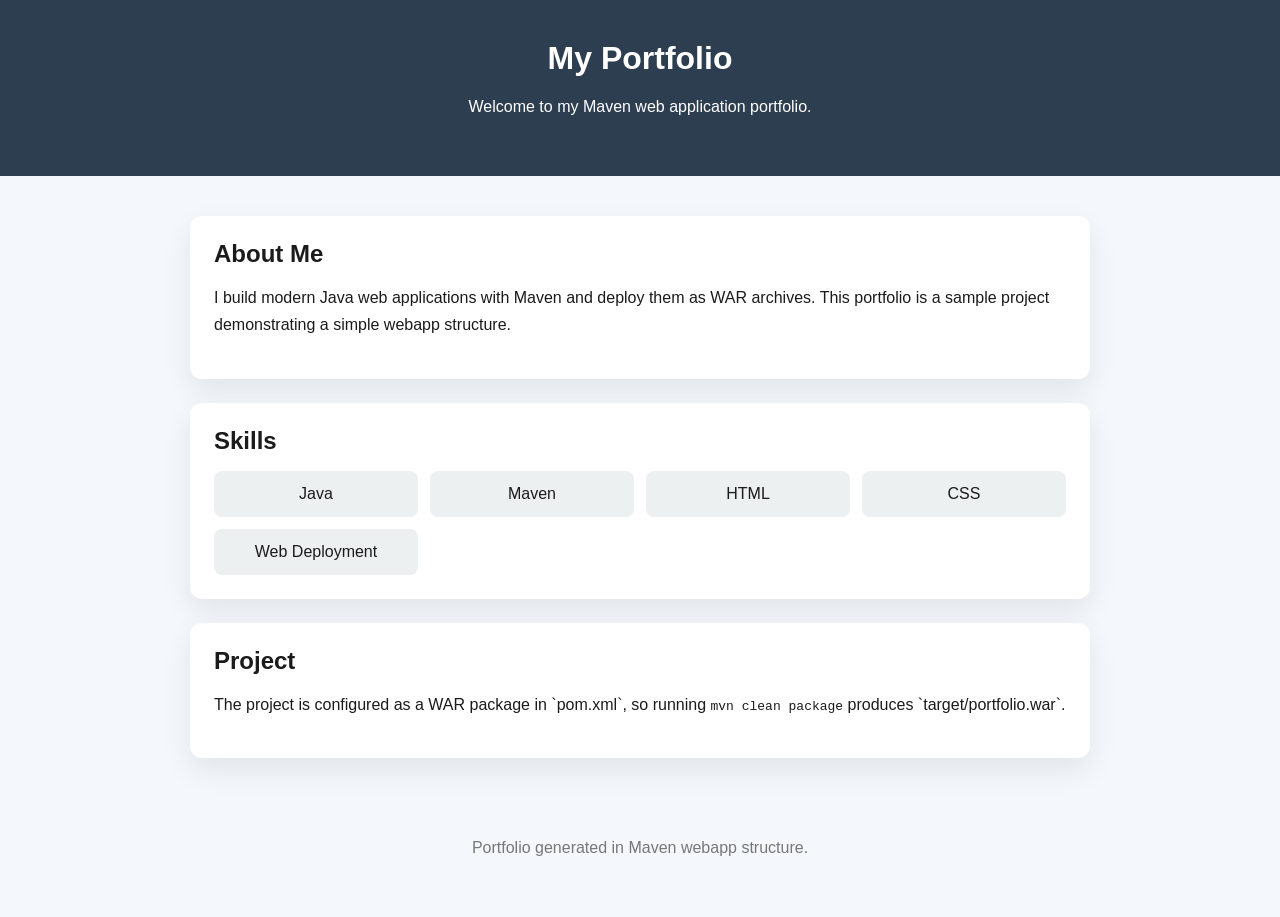
==== src/main/webapp/index.html @ 7a00e305 "commit" ====
<!DOCTYPE html>
<html lang="en">
  <head>
    <meta charset="UTF-8" />
    <meta name="viewport" content="width=device-width, initial-scale=1.0" />
    <title>Portfolio</title>
    <style>
      body {
        font-family: Arial, sans-serif;
        margin: 0;
        padding: 0;
        background: #f4f7fb;
        color: #1b1b1b;
      }
      header {
        background: #2c3e50;
        color: #fff;
        padding: 40px 20px;
        text-align: center;
      }
      main {
        max-width: 900px;
        margin: 40px auto;
        padding: 0 20px;
      }
      .section {
        background: #fff;
        border-radius: 12px;
        box-shadow: 0 12px 30px rgba(0, 0, 0, 0.08);
        margin-bottom: 24px;
        padding: 24px;
      }
      h1, h2 {
        margin: 0 0 16px;
      }
      p {
        line-height: 1.7;
      }
      .skills {
        display: grid;
        grid-template-columns: repeat(auto-fit, minmax(180px, 1fr));
        gap: 12px;
      }
      .skill {
        background: #ecf0f1;
        border-radius: 8px;
        padding: 14px;
        text-align: center;
      }
      footer {
        text-align: center;
        color: #777;
        padding: 20px 0 40px;
      }
    </style>
  </head>
  <body>
    <header>
      <h1>My Portfolio</h1>
      <p>Welcome to my Maven web application portfolio.</p>
    </header>
    <main>
      <section class="section">
        <h2>About Me</h2>
        <p>
          I build modern Java web applications with Maven and deploy them as WAR archives.
          This portfolio is a sample project demonstrating a simple webapp structure.
        </p>
      </section>
      <section class="section">
        <h2>Skills</h2>
        <div class="skills">
          <div class="skill">Java</div>
          <div class="skill">Maven</div>
          <div class="skill">HTML</div>
          <div class="skill">CSS</div>
          <div class="skill">Web Deployment</div>
        </div>
      </section>
      <section class="section">
        <h2>Project</h2>
        <p>
          The project is configured as a WAR package in `pom.xml`, so running
          <code>mvn clean package</code> produces `target/portfolio.war`.
        </p>
      </section>
    </main>
    <footer>
      <p>Portfolio generated in Maven webapp structure.</p>
    </footer>
  </body>
</html>
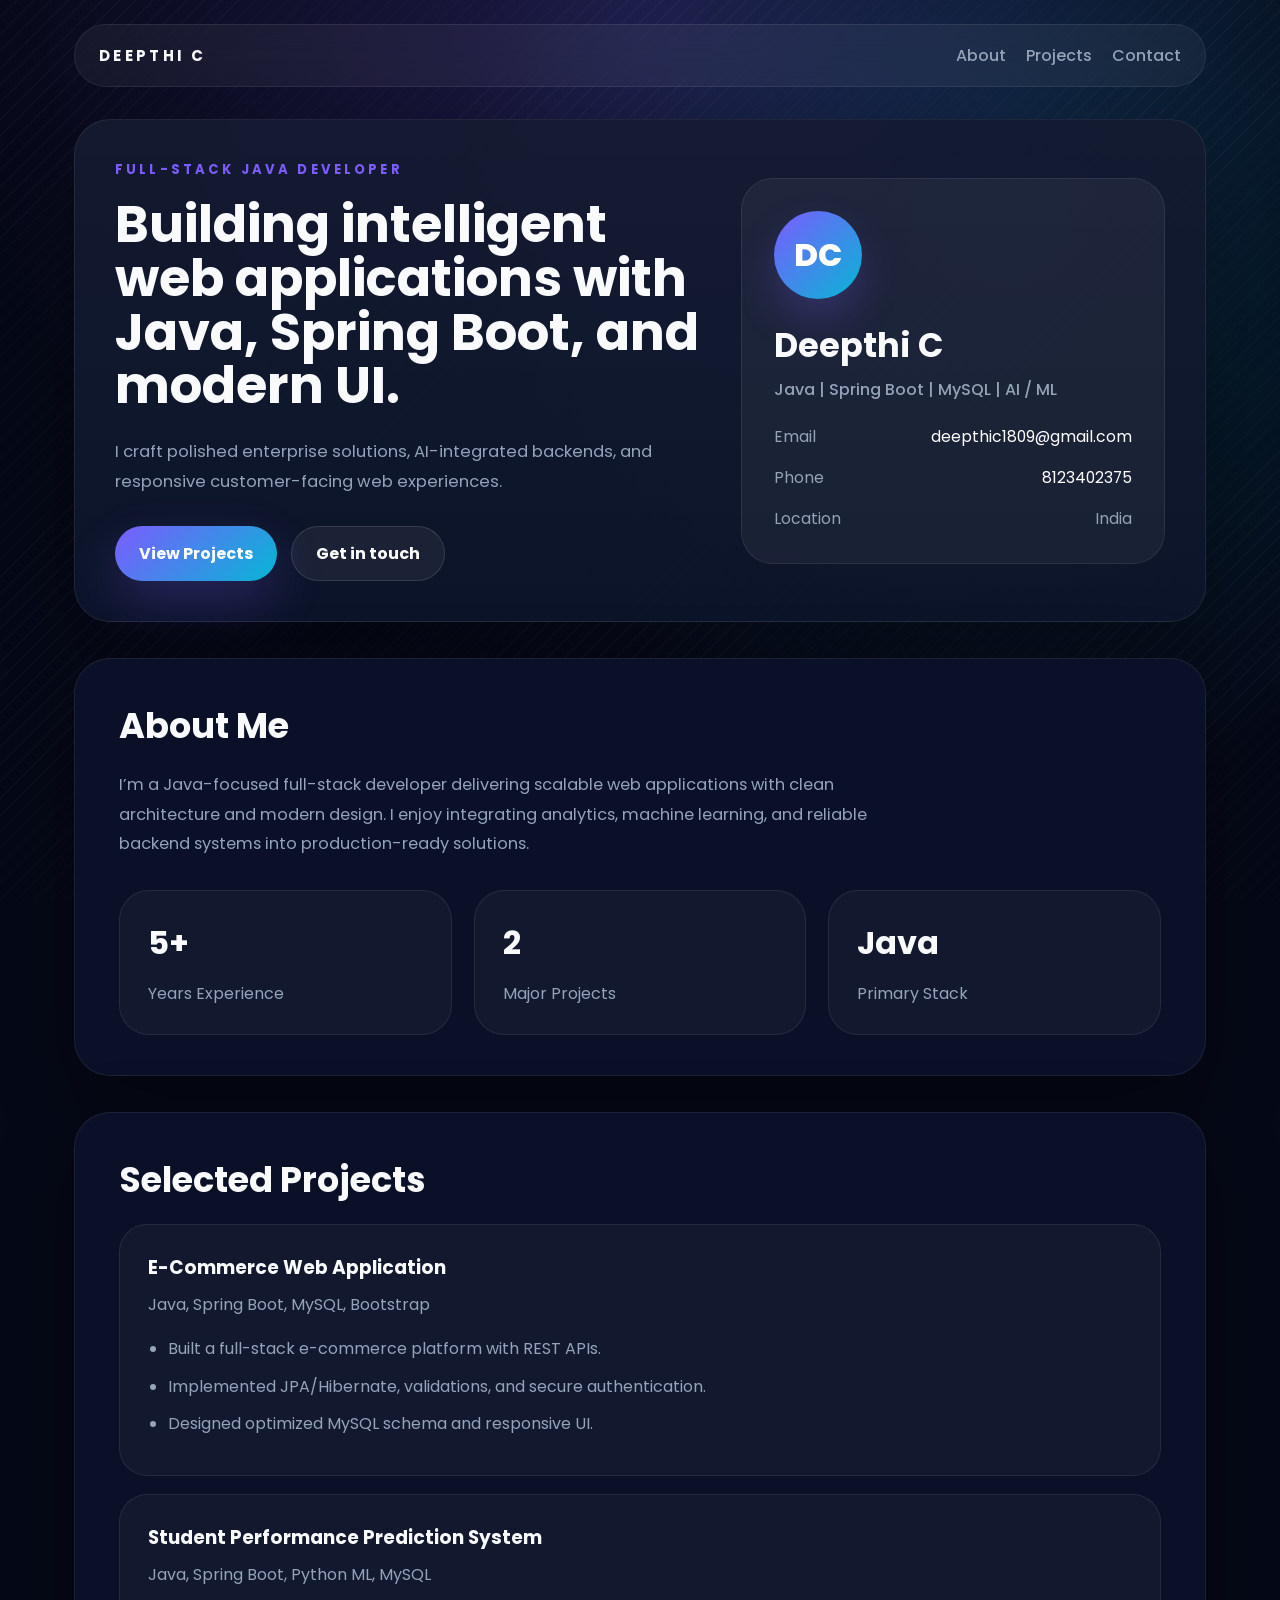
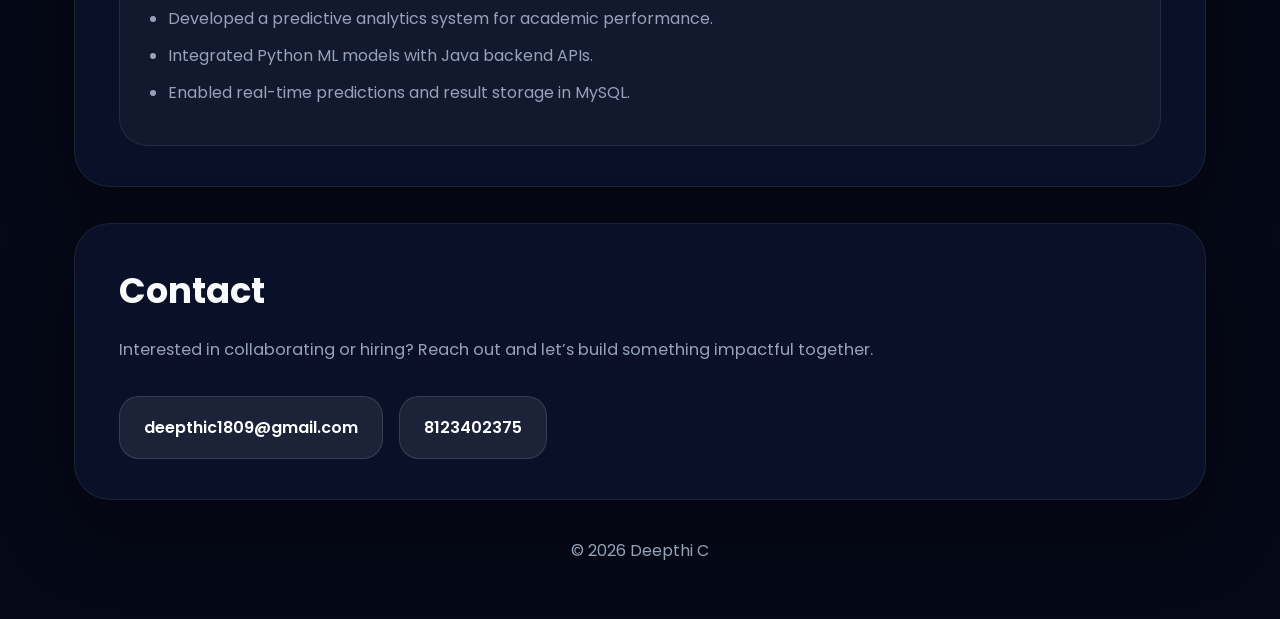
==== commit 06c89e24: "updated" ====
--- a/src/main/webapp/index.html
+++ b/src/main/webapp/index.html
@@ -1,92 +1,110 @@
 <!DOCTYPE html>
 <html lang="en">
   <head>
-    <meta charset="UTF-8" />
-    <meta name="viewport" content="width=device-width, initial-scale=1.0" />
-    <title>Portfolio</title>
-    <style>
-      body {
-        font-family: Arial, sans-serif;
-        margin: 0;
-        padding: 0;
-        background: #f4f7fb;
-        color: #1b1b1b;
-      }
-      header {
-        background: #2c3e50;
-        color: #fff;
-        padding: 40px 20px;
-        text-align: center;
-      }
-      main {
-        max-width: 900px;
-        margin: 40px auto;
-        padding: 0 20px;
-      }
-      .section {
-        background: #fff;
-        border-radius: 12px;
-        box-shadow: 0 12px 30px rgba(0, 0, 0, 0.08);
-        margin-bottom: 24px;
-        padding: 24px;
-      }
-      h1, h2 {
-        margin: 0 0 16px;
-      }
-      p {
-        line-height: 1.7;
-      }
-      .skills {
-        display: grid;
-        grid-template-columns: repeat(auto-fit, minmax(180px, 1fr));
-        gap: 12px;
-      }
-      .skill {
-        background: #ecf0f1;
-        border-radius: 8px;
-        padding: 14px;
-        text-align: center;
-      }
-      footer {
-        text-align: center;
-        color: #777;
-        padding: 20px 0 40px;
-      }
-    </style>
+    <meta charset="utf-8" />
+    <meta name="viewport" content="width=device-width,initial-scale=1" />
+    <title>Deepthi C – Portfolio</title>
+    <link rel="stylesheet" href="assets/css/style.css" />
   </head>
   <body>
-    <header>
-      <h1>My Portfolio</h1>
-      <p>Welcome to my Maven web application portfolio.</p>
-    </header>
-    <main>
-      <section class="section">
-        <h2>About Me</h2>
-        <p>
-          I build modern Java web applications with Maven and deploy them as WAR archives.
-          This portfolio is a sample project demonstrating a simple webapp structure.
-        </p>
-      </section>
-      <section class="section">
-        <h2>Skills</h2>
-        <div class="skills">
-          <div class="skill">Java</div>
-          <div class="skill">Maven</div>
-          <div class="skill">HTML</div>
-          <div class="skill">CSS</div>
-          <div class="skill">Web Deployment</div>
+    <div class="page-shell">
+      <header class="topbar">
+        <div class="brand">Deepthi C</div>
+        <nav class="nav-links">
+          <a href="#about">About</a>
+          <a href="#projects">Projects</a>
+          <a href="#contact">Contact</a>
+        </nav>
+      </header>
+
+      <section class="hero">
+        <div class="hero-copy">
+          <p class="eyebrow">Full-Stack Java Developer</p>
+          <h1>Building intelligent web applications with Java, Spring Boot, and modern UI.</h1>
+          <p class="hero-text">I craft polished enterprise solutions, AI-integrated backends, and responsive customer-facing web experiences.</p>
+          <div class="hero-actions">
+            <a class="button primary" href="#projects">View Projects</a>
+            <a class="button secondary" href="#contact">Get in touch</a>
+          </div>
+        </div>
+
+        <div class="hero-card">
+          <div class="profile-chip"><span>DC</span></div>
+          <h2>Deepthi C</h2>
+          <p class="profile-role">Java | Spring Boot | MySQL | AI / ML</p>
+          <ul class="profile-details">
+            <li><span>Email</span><a href="mailto:deepthic1809@gmail.com">deepthic1809@gmail.com</a></li>
+            <li><span>Phone</span><a href="tel:8123402375">8123402375</a></li>
+            <li><span>Location</span>India</li>
+          </ul>
         </div>
       </section>
-      <section class="section">
-        <h2>Project</h2>
-        <p>
-          The project is configured as a WAR package in `pom.xml`, so running
-          <code>mvn clean package</code> produces `target/portfolio.war`.
-        </p>
+
+      <section id="about" class="section">
+        <div class="section-intro">
+          <h2>About Me</h2>
+          <p>I’m a Java-focused full-stack developer delivering scalable web applications with clean architecture and modern design. I enjoy integrating analytics, machine learning, and reliable backend systems into production-ready solutions.</p>
+        </div>
+
+        <div class="stats-grid">
+          <div class="stat-card">
+            <span>5+</span>
+            <p>Years Experience</p>
+          </div>
+          <div class="stat-card">
+            <span>2</span>
+            <p>Major Projects</p>
+          </div>
+          <div class="stat-card">
+            <span>Java</span>
+            <p>Primary Stack</p>
+          </div>
+        </div>
       </section>
-    </main>
-    <footer>
-      <p>Portfolio generated in Maven webapp structure.</p>
-    </footer>
+
+      <section id="projects" class="section section-projects">
+        <h2>Selected Projects</h2>
+
+        <div class="project-list">
+          <article class="project-card">
+            <h3>E-Commerce Web Application</h3>
+            <p class="project-sub">Java, Spring Boot, MySQL, Bootstrap</p>
+            <ul>
+              <li>Built a full-stack e-commerce platform with REST APIs.</li>
+              <li>Implemented JPA/Hibernate, validations, and secure authentication.</li>
+              <li>Designed optimized MySQL schema and responsive UI.</li>
+            </ul>
+          </article>
+
+          <article class="project-card">
+            <h3>Student Performance Prediction System</h3>
+            <p class="project-sub">Java, Spring Boot, Python ML, MySQL</p>
+            <ul>
+              <li>Developed a predictive analytics system for academic performance.</li>
+              <li>Integrated Python ML models with Java backend APIs.</li>
+              <li>Enabled real-time predictions and result storage in MySQL.</li>
+            </ul>
+          </article>
+        </div>
+      </section>
+
+      <section id="contact" class="section contact-section">
+        <div class="section-intro">
+          <h2>Contact</h2>
+          <p>Interested in collaborating or hiring? Reach out and let’s build something impactful together.</p>
+        </div>
+
+        <div class="contact-card">
+          <a href="mailto:deepthic1809@gmail.com">deepthic1809@gmail.com</a>
+          <a href="tel:8123402375">8123402375</a>
+        </div>
+      </section>
+
+      <footer class="footer">
+        <p>© <span id="year"></span> Deepthi C</p>
+      </footer>
+    </div>
+
+    <script>document.getElementById('year').textContent = new Date().getFullYear();</script>
   </body>
 </html>
--- a/src/main/webapp/assets/css/style.css
+++ b/src/main/webapp/assets/css/style.css
@@ -0,0 +1,320 @@
+@import url('https://fonts.googleapis.com/css2?family=Poppins:wght@300;400;500;600;700&display=swap');
+
+:root{
+  --bg:#050816;
+  --surface:rgba(15,23,42,0.92);
+  --surface-soft:rgba(15,23,42,0.8);
+  --muted:#94a3b8;
+  --text:#f8fafc;
+  --accent:#7c5cff;
+  --accent-2:#06b6d4;
+  --radius:28px;
+  --border:rgba(255,255,255,0.08);
+  --shadow:0 30px 80px rgba(0,0,0,0.3);
+}
+
+*,*::before,*::after{box-sizing:border-box}
+html,body{min-height:100%;margin:0;padding:0}
+body{
+  font-family:'Poppins',Inter,system-ui,Segoe UI,Roboto,Arial,Helvetica,sans-serif;
+  background:radial-gradient(circle at top, rgba(124,92,255,0.2), transparent 30%),radial-gradient(circle at 80% 10%, rgba(6,182,212,0.16), transparent 26%), #050816;
+  color:var(--text);
+  overflow-x:hidden;
+}
+body::before{
+  content:'';
+  position:fixed;
+  inset:0;
+  pointer-events:none;
+  background:repeating-linear-gradient(135deg, rgba(255,255,255,0.03) 0 1px, transparent 1px 12px);
+}
+
+.page-shell{
+  position:relative;
+  z-index:1;
+  max-width:1180px;
+  margin:0 auto;
+  padding:24px 24px 40px;
+}
+
+.topbar{
+  display:flex;
+  justify-content:space-between;
+  align-items:center;
+  gap:20px;
+  padding:18px 24px;
+  margin-bottom:32px;
+  border-radius:999px;
+  background:rgba(255,255,255,0.05);
+  border:1px solid rgba(255,255,255,0.08);
+  backdrop-filter:blur(18px);
+}
+
+.brand{
+  font-weight:700;
+  letter-spacing:0.22em;
+  text-transform:uppercase;
+  font-size:0.94rem;
+}
+
+.nav-links{
+  display:flex;
+  gap:20px;
+  flex-wrap:wrap;
+}
+
+.nav-links a{
+  color:var(--muted);
+  text-decoration:none;
+  font-weight:500;
+  transition:color .2s ease;
+}
+
+.nav-links a:hover{color:#fff}
+
+.hero{
+  display:grid;
+  grid-template-columns:1.4fr 1fr;
+  gap:32px;
+  align-items:center;
+  padding:40px;
+  border-radius:36px;
+  background:linear-gradient(180deg, rgba(255,255,255,0.04), rgba(255,255,255,0.01)), rgba(10,18,41,0.95);
+  border:1px solid rgba(255,255,255,0.08);
+  box-shadow:var(--shadow);
+}
+
+.eyebrow{
+  margin:0 0 18px;
+  font-size:0.82rem;
+  letter-spacing:0.24em;
+  color:var(--accent);
+  text-transform:uppercase;
+  font-weight:700;
+}
+
+.hero h1{
+  margin:0;
+  font-size:clamp(2.8rem,4vw,4.4rem);
+  line-height:1.05;
+  max-width:640px;
+}
+
+.hero-text{
+  margin:24px 0 0;
+  max-width:620px;
+  color:var(--muted);
+  font-size:1.03rem;
+  line-height:1.8;
+}
+
+.hero-actions{
+  display:flex;
+  flex-wrap:wrap;
+  gap:14px;
+  margin-top:30px;
+}
+
+.button{
+  display:inline-flex;
+  align-items:center;
+  justify-content:center;
+  gap:10px;
+  padding:14px 24px;
+  border-radius:999px;
+  text-decoration:none;
+  font-weight:700;
+  transition:transform .2s ease,box-shadow .2s ease,background .2s ease;
+}
+
+.button.primary{
+  background:linear-gradient(135deg,var(--accent),var(--accent-2));
+  color:#fff;
+  box-shadow:0 20px 50px rgba(124,92,255,0.24);
+}
+
+.button.secondary{
+  border:1px solid rgba(255,255,255,0.12);
+  background:rgba(255,255,255,0.06);
+  color:#fff;
+}
+
+.button:hover{transform:translateY(-2px)}
+
+.hero-card{
+  padding:32px;
+  border-radius:32px;
+  background:rgba(255,255,255,0.05);
+  border:1px solid rgba(255,255,255,0.08);
+}
+
+.profile-chip{
+  width:88px;
+  height:88px;
+  border-radius:50%;
+  display:flex;
+  align-items:center;
+  justify-content:center;
+  background:linear-gradient(135deg,var(--accent),var(--accent-2));
+  color:#fff;
+  font-size:2rem;
+  font-weight:800;
+  box-shadow:0 20px 40px rgba(124,92,255,0.24);
+}
+
+.hero-card h2{
+  margin:22px 0 6px;
+  font-size:2.1rem;
+}
+
+.profile-role{
+  margin:0 0 22px;
+  color:var(--muted);
+  font-weight:500;
+}
+
+.profile-details{
+  list-style:none;
+  padding:0;
+  margin:0;
+  display:grid;
+  gap:16px;
+}
+
+.profile-details li{
+  display:flex;
+  justify-content:space-between;
+  gap:14px;
+  color:var(--muted);
+  font-size:0.98rem;
+  line-height:1.6;
+}
+
+.profile-details a{
+  color:#fff;
+  text-decoration:none;
+}
+
+.section{
+  margin-top:36px;
+  padding:40px 44px;
+  border-radius:36px;
+  background:rgba(10,18,41,0.94);
+  border:1px solid rgba(255,255,255,0.08);
+  box-shadow:var(--shadow);
+}
+
+.section-intro{
+  max-width:760px;
+  margin-bottom:32px;
+}
+
+.section h2{
+  margin:0 0 18px;
+  font-size:2.2rem;
+}
+
+.section-intro p{
+  margin:0;
+  color:var(--muted);
+  line-height:1.8;
+  font-size:1.02rem;
+}
+
+.stats-grid{
+  display:grid;
+  grid-template-columns:repeat(3,minmax(0,1fr));
+  gap:22px;
+}
+
+.stat-card{
+  padding:28px;
+  border-radius:30px;
+  background:rgba(255,255,255,0.04);
+  border:1px solid rgba(255,255,255,0.08);
+}
+
+.stat-card span{
+  display:block;
+  font-size:2rem;
+  font-weight:700;
+}
+
+.stat-card p{
+  margin:14px 0 0;
+  color:var(--muted);
+}
+
+.section-projects .project-list{
+  display:grid;
+  gap:18px;
+}
+
+.project-card{
+  padding:28px;
+  border-radius:28px;
+  background:rgba(255,255,255,0.04);
+  border:1px solid rgba(255,255,255,0.08);
+}
+
+.project-card h3{
+  margin:0 0 10px;
+}
+
+.project-sub{
+  margin:0 0 18px;
+  color:var(--muted);
+}
+
+.project-card ul{
+  margin:0;
+  padding-left:20px;
+  color:var(--muted);
+  list-style:disc;
+}
+
+.project-card li{
+  margin-bottom:10px;
+  line-height:1.7;
+}
+
+.contact-section .contact-card{
+  display:flex;
+  flex-wrap:wrap;
+  gap:16px;
+  margin-top:22px;
+}
+
+.contact-card a{
+  display:inline-block;
+  padding:18px 24px;
+  border-radius:20px;
+  background:rgba(255,255,255,0.08);
+  border:1px solid rgba(255,255,255,0.12);
+  color:#fff;
+  text-decoration:none;
+  font-weight:600;
+}
+
+.footer{
+  margin-top:38px;
+  text-align:center;
+  color:var(--muted);
+}
+
+@media(max-width:980px){
+  .hero{grid-template-columns:1fr;}
+  .topbar{flex-direction:column;align-items:flex-start;padding:20px;}
+  .section{padding:32px 28px;}
+}
+
+@media(max-width:720px){
+  .page-shell{padding:18px 18px 28px;}
+  .hero{padding:26px;}
+  .hero-actions{flex-direction:column;align-items:flex-start;}
+  .stats-grid{grid-template-columns:1fr;}
+  .hero-card{padding:24px;}
+  .section{padding:28px 22px;}
+  .project-card{padding:22px;}
+  .profile-details li{flex-direction:column;align-items:flex-start;}
+}
